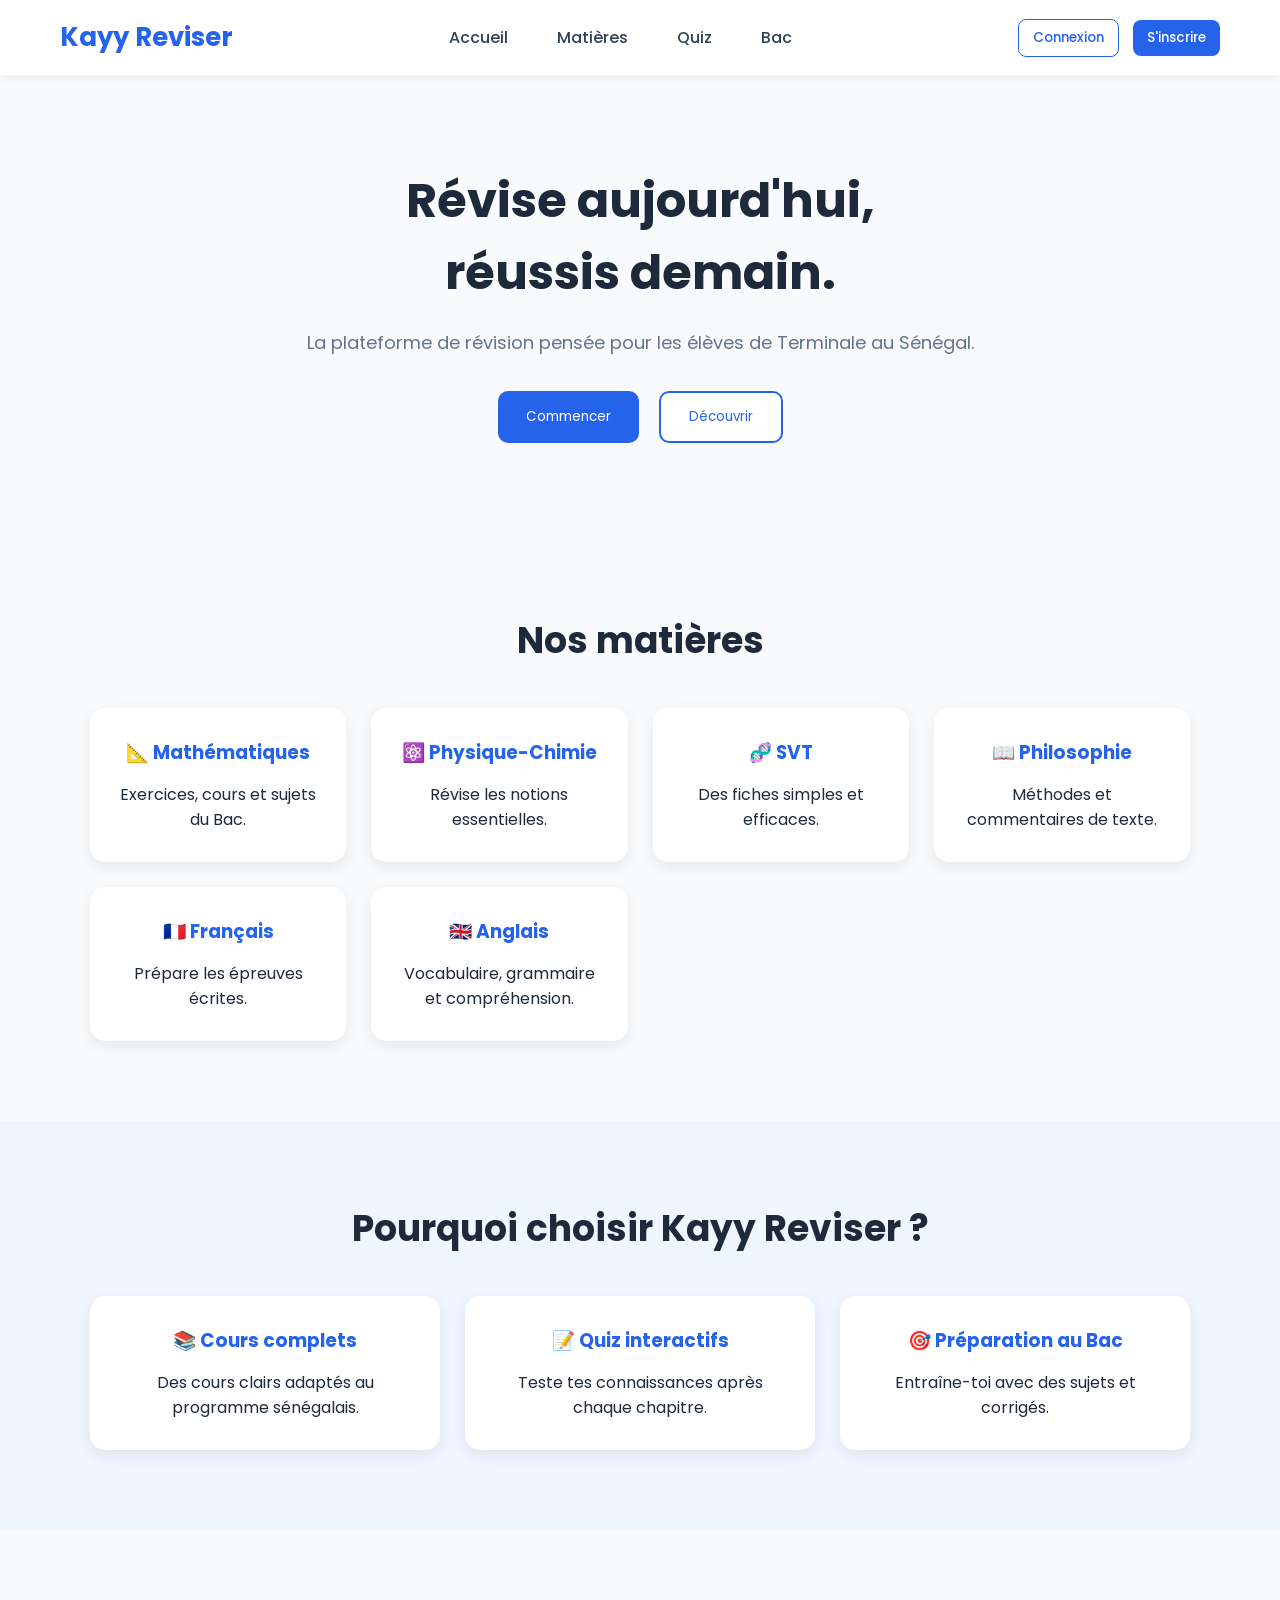
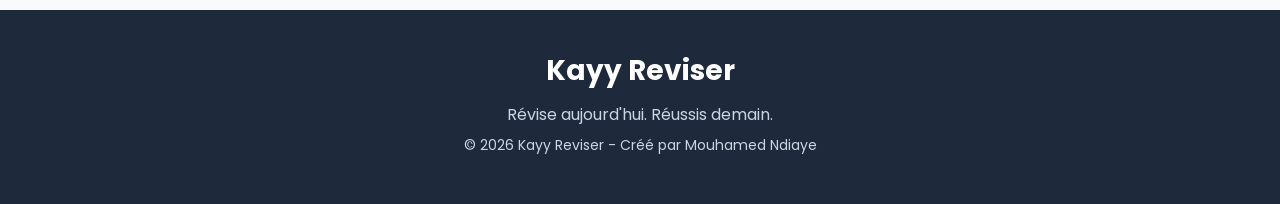
==== index.html @ 750e8b8b "Premier commit de Kayy Reviser" ====
<!DOCTYPE html>
<html lang="fr">

<head>
    <meta charset="UTF-8">
    <meta name="viewport" content="width=device-width, initial-scale=1.0">

    <title>Kayy Reviser</title>

    <link rel="preconnect" href="https://fonts.googleapis.com">
    <link rel="preconnect" href="https://fonts.gstatic.com" crossorigin>

    <link href="https://fonts.googleapis.com/css2?family=Poppins:wght@300;400;500;600;700&display=swap" rel="stylesheet">

    <link rel="stylesheet" href="assets/css/style.css">
</head>

<body>

    <header class="navbar">

        <div class="logo">Kayy Reviser</div>

        <nav>
            <a href="#">Accueil</a>
            <a href="#">Matières</a>
            <a href="#">Quiz</a>
            <a href="#">Bac</a>
        </nav>

        <div class="auth">
            <button class="btn-login">Connexion</button>
            <button class="btn-register">S'inscrire</button>
        </div>

    </header>
    <section class="hero">

    <div class="hero-content">

        <h1>Révise aujourd'hui,<br>réussis demain.</h1>

        <p>
            La plateforme de révision pensée pour les élèves de Terminale au Sénégal.
        </p>

        <div class="hero-buttons">

            <button class="btn-primary">Commencer</button>

            <button class="btn-secondary">Découvrir</button>

        </div>

    </div>

</section>
<section class="subjects">

    <h2>Nos matières</h2>

    <div class="subjects-grid">

        <a href="pages/mathematiques.html" class="card-link">

    <div class="card">

        <h3>📐 Mathématiques</h3>

        <p>Exercices, cours et sujets du Bac.</p>

    </div>

</a>

        <div class="card">
            <h3>⚛️ Physique-Chimie</h3>
            <p>Révise les notions essentielles.</p>
        </div>

        <div class="card">
            <h3>🧬 SVT</h3>
            <p>Des fiches simples et efficaces.</p>
        </div>

        <div class="card">
            <h3>📖 Philosophie</h3>
            <p>Méthodes et commentaires de texte.</p>
        </div>

        <div class="card">
            <h3>🇫🇷 Français</h3>
            <p>Prépare les épreuves écrites.</p>
        </div>

        <div class="card">
            <h3>🇬🇧 Anglais</h3>
            <p>Vocabulaire, grammaire et compréhension.</p>
        </div>

    </div>

</section>
<section class="features">

    <h2>Pourquoi choisir Kayy Reviser ?</h2>

    <div class="features-grid">

        <div class="feature">
            <h3>📚 Cours complets</h3>
            <p>Des cours clairs adaptés au programme sénégalais.</p>
        </div>

        <div class="feature">
            <h3>📝 Quiz interactifs</h3>
            <p>Teste tes connaissances après chaque chapitre.</p>
        </div>

        <div class="feature">
            <h3>🎯 Préparation au Bac</h3>
            <p>Entraîne-toi avec des sujets et corrigés.</p>
        </div>

    </div>

</section>

</body>
<footer class="footer">

    <h3>Kayy Reviser</h3>

    <p>
        Révise aujourd'hui. Réussis demain.
    </p>

    <p class="copyright">
        © 2026 Kayy Reviser - Créé par Mouhamed Ndiaye
    </p>

</footer>

</html>
---- assets/css/style.css ----
/* ===== RESET ===== */

* {
    margin: 0;
    padding: 0;
    box-sizing: border-box;
}

body {
    font-family: 'Poppins', sans-serif;
    background: #F8FAFC;
    color: #1E293B;
}

a {
    text-decoration: none;
    color: inherit;
}

button {
    cursor: pointer;
    border: none;
    font-family: inherit;
}/* ===== CENTRAGE GLOBAL ===== */

body {
    display: flex;
    flex-direction: column;
    align-items: center;
}
/* ===== NAVBAR ===== */

.navbar {
    width: 100%;
    display: flex;
    justify-content: space-between;
    align-items: center;
    padding: 20px 60px;
    background: #ffffff;
    box-shadow: 0 2px 10px rgba(0,0,0,0.05);
    position: sticky;
    top: 0;
}

.logo {
    font-size: 22px;
    font-weight: 700;
    color: #2563EB;
}

nav a {
    margin: 0 12px;
    font-weight: 500;
    color: #1E293B;
}

nav a:hover {
    color: #2563EB;
}

.auth button {
    margin-left: 10px;
    padding: 8px 14px;
    border-radius: 8px;
    font-weight: 500;
}

.btn-login {
    background: transparent;
    border: 1px solid #2563EB;
    color: #2563EB;
}

.btn-register {
    background: #2563EB;
    color: white;
}

/* ===== NAVBAR ===== */

.navbar{
    width:100%;
    background:white;
    padding:18px 60px;

    display:flex;
    justify-content:space-between;
    align-items:center;

    box-shadow:0 2px 12px rgba(0,0,0,.08);
}

.logo{
    color:#2563EB;
    font-size:26px;
    font-weight:700;
}

nav{
    display:flex;
    gap:25px;
}

nav a{

    color:#334155;
    font-weight:500;
    transition:.3s;

}

nav a:hover{

    color:#2563EB;

}
/* ===== HERO ===== */

.hero{
    width:100%;
    text-align:center;
    padding:90px 20px;
}

.hero h1{
    font-size:48px;
    color:#1E293B;
    margin-bottom:20px;
}

.hero p{
    font-size:18px;
    color:#64748B;
    margin-bottom:35px;
}

.hero-buttons{
    display:flex;
    justify-content:center;
    gap:20px;
}

.btn-primary{
    background:#2563EB;
    color:white;
    padding:14px 28px;
    border-radius:10px;
}

.btn-secondary{
    background:white;
    color:#2563EB;
    border:2px solid #2563EB;
    padding:14px 28px;
    border-radius:10px;
}
/* ===== EFFETS DES BOUTONS ===== */

.btn-primary:hover{
    background:#1E40AF;
    transform:translateY(-3px);
    transition:0.3s;
}

.btn-secondary:hover{
    background:#2563EB;
    color:white;
    transform:translateY(-3px);
    transition:0.3s;
}
/* ===== MATIÈRES ===== */

.subjects{
    width:100%;
    padding:80px 40px;
    text-align:center;
}

.subjects h2{
    font-size:36px;
    margin-bottom:40px;
    color:#1E293B;
}

.subjects-grid{
    display:grid;
    grid-template-columns:repeat(auto-fit,minmax(250px,1fr));
    gap:25px;
    max-width:1100px;
    margin:auto;
}

.card{
    background:white;
    padding:30px;
    border-radius:15px;
    box-shadow:0 5px 15px rgba(0,0,0,.08);
    transition:.3s;
}

.card:hover{
    transform:translateY(-8px);
    box-shadow:0 10px 25px rgba(37,99,235,.20);
}

.card h3{
    color:#2563EB;
    margin-bottom:15px;
}
/* ===== POURQUOI KAYY REVISER ===== */

.features{
    width:100%;
    padding:80px 40px;
    background:#EFF6FF;
    text-align:center;
}

.features h2{
    font-size:36px;
    margin-bottom:40px;
    color:#1E293B;
}

.features-grid{
    display:grid;
    grid-template-columns:repeat(auto-fit,minmax(280px,1fr));
    gap:25px;
    max-width:1100px;
    margin:auto;
}

.feature{
    background:white;
    padding:30px;
    border-radius:15px;
    box-shadow:0 5px 15px rgba(0,0,0,.08);
    transition:.3s;
}

.feature:hover{
    transform:translateY(-8px);
}

.feature h3{
    color:#2563EB;
    margin-bottom:15px;
}
/* ===== FOOTER ===== */

.footer{
    width:100%;
    background:#1E293B;
    color:white;
    text-align:center;
    padding:40px 20px;
    margin-top:80px;
}

.footer h3{
    font-size:28px;
    margin-bottom:10px;
}

.footer p{
    color:#CBD5E1;
    margin:8px 0;
}

.copyright{
    margin-top:20px;
    font-size:14px;
}
/* ===== CHAPITRES ===== */

.chapters{
    width:100%;
    padding:80px 40px;
    text-align:center;
}

.chapters h2{
    font-size:36px;
    margin-bottom:40px;
    color:#1E293B;
}
.card-link{
    text-decoration: none;
    color: inherit;
}
/* ===== STATISTIQUES ===== */

.stats{

    display:grid;

    grid-template-columns:repeat(auto-fit,minmax(150px,1fr));
    gap:20px;

    max-width:1100px;

    margin:50px auto;

    padding:0 30px;

}

.stat-card{

    background:white;

    border-radius:15px;

    padding:25px;

    text-align:center;

    box-shadow:0 5px 15px rgba(0,0,0,.08);

    transition:.3s;

}

.stat-card:hover{

    transform:translateY(-6px);

}

.stat-card h3{

    font-size:35px;

    margin-bottom:10px;

}
/* ===========================
   RESPONSIVE
=========================== */

@media (max-width:768px){

    .navbar{
        flex-direction:column;
        gap:15px;
        padding:20px;
    }

    .navbar nav{
        display:flex;
        flex-wrap:wrap;
        justify-content:center;
        gap:15px;
    }

    .hero h1{
        font-size:36px;
    }

    .hero p{
        font-size:16px;
    }

    .subjects,
    .features,
    .chapters{
        padding:60px 20px;
    }
    .stats{
    grid-template-columns:1fr 1fr;
    padding:0 20px;
    body{
    overflow-x:hidden;
}

}

}
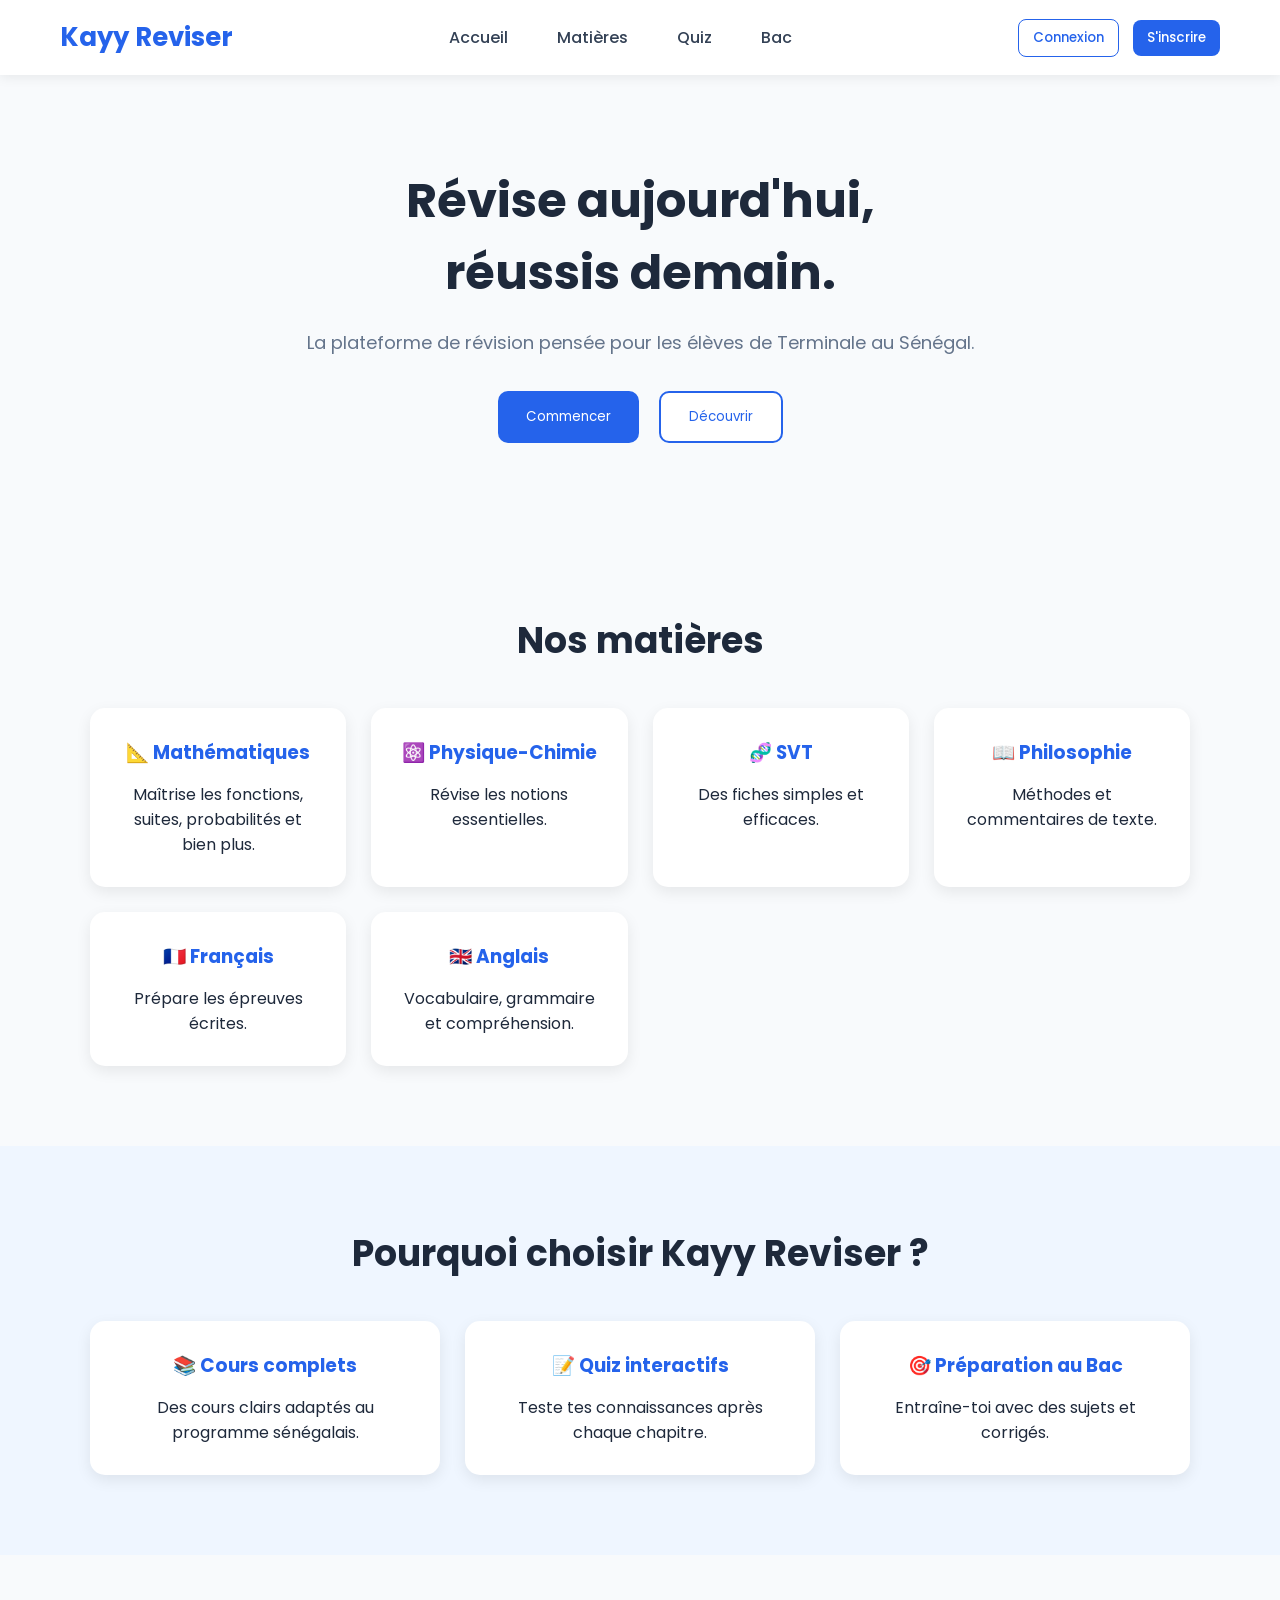
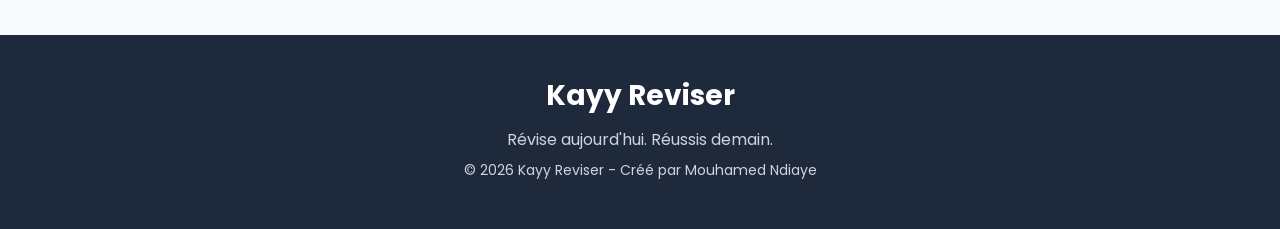
==== commit 3fd982ff: "Ajout de la page Physique-Chimie V1" ====
--- a/index.html
+++ b/index.html
@@ -61,22 +61,15 @@
 
     <div class="subjects-grid">
 
-        <a href="pages/mathematiques.html" class="card-link">
+        <a href="pages/mathematiques.html" class="card">
+            <h3>📐 Mathématiques</h3>
+            <p>Maîtrise les fonctions, suites, probabilités et bien plus.</p>
+        </a>
 
-    <div class="card">
-
-        <h3>📐 Mathématiques</h3>
-
-        <p>Exercices, cours et sujets du Bac.</p>
-
-    </div>
-
-</a>
-
-        <div class="card">
+        <a href="pages/physique-chimie.html" class="card">
             <h3>⚛️ Physique-Chimie</h3>
             <p>Révise les notions essentielles.</p>
-        </div>
+        </a>
 
         <div class="card">
             <h3>🧬 SVT</h3>
@@ -99,6 +92,8 @@
         </div>
 
     </div>
+
+</section>
 
 </section>
 <section class="features">
--- a/assets/css/style.css
+++ b/assets/css/style.css
@@ -95,6 +95,31 @@
     font-size:26px;
     font-weight:700;
 }
+.nav-links{
+    list-style:none;
+    display:flex;
+    gap:25px;
+    align-items:center;
+}
+
+.nav-links li{
+    list-style:none;
+}
+
+.nav-links a{
+    color:#334155;
+    font-weight:500;
+    transition:.3s;
+}
+
+.nav-links a:hover{
+    color:#2563EB;
+}
+
+.nav-links .active{
+    color:#2563EB;
+    font-weight:700;
+}
 
 nav{
     display:flex;
@@ -191,11 +216,14 @@
 }
 
 .card{
+    display:block;
     background:white;
     padding:30px;
     border-radius:15px;
     box-shadow:0 5px 15px rgba(0,0,0,.08);
     transition:.3s;
+    text-decoration:none;
+    color:inherit;
 }
 
 .card:hover{
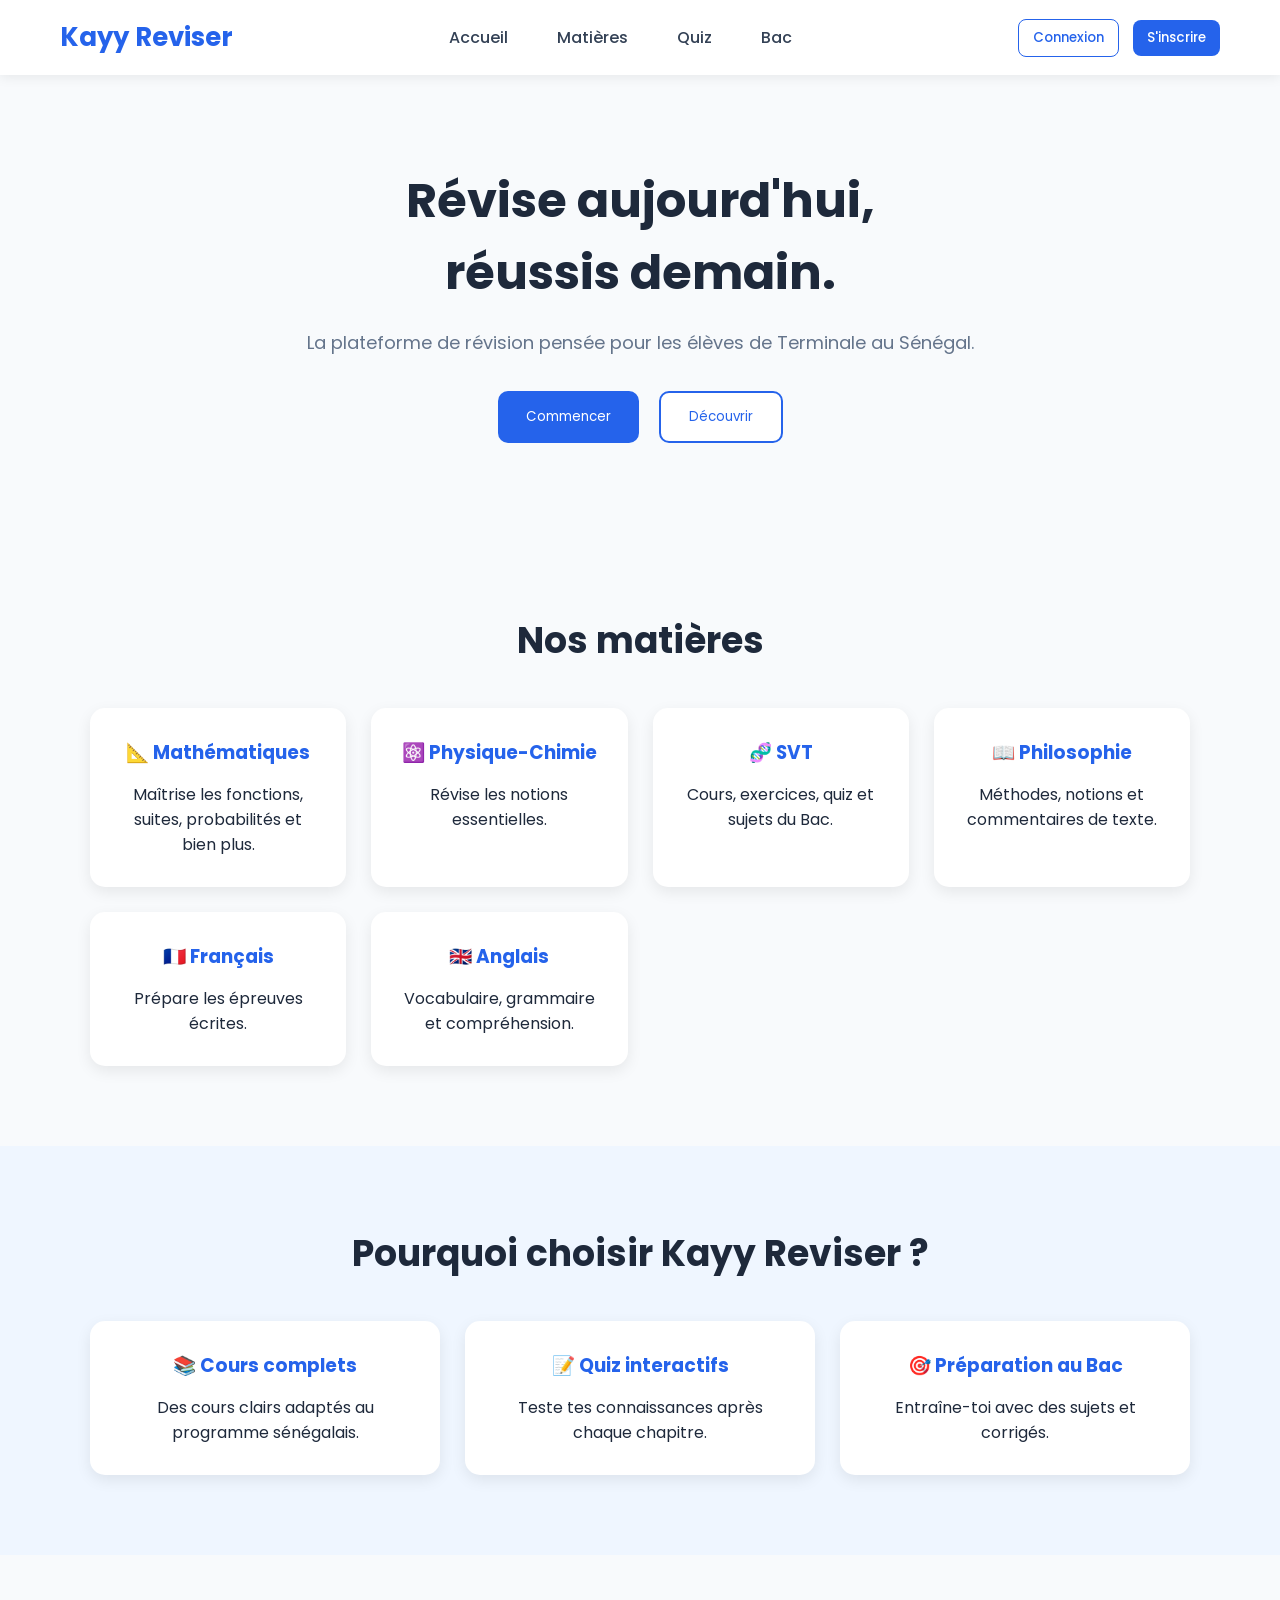
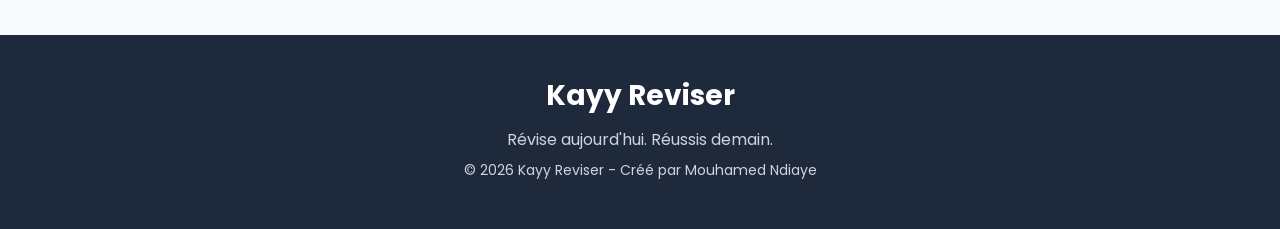
==== commit 4f47fecf: "Ajout de la page Philosophie" ====
--- a/index.html
+++ b/index.html
@@ -71,16 +71,14 @@
             <p>Révise les notions essentielles.</p>
         </a>
 
-        <div class="card">
-            <h3>🧬 SVT</h3>
-            <p>Des fiches simples et efficaces.</p>
-        </div>
-
-        <div class="card">
-            <h3>📖 Philosophie</h3>
-            <p>Méthodes et commentaires de texte.</p>
-        </div>
-
+        <a href="pages/svt.html" class="card">
+    <h3>🧬 SVT</h3>
+    <p>Cours, exercices, quiz et sujets du Bac.</p>
+</a>
+        <a href="pages/philosophie.html" class="card">
+    <h3>📖 Philosophie</h3>
+    <p>Méthodes, notions et commentaires de texte.</p>
+</a>
         <div class="card">
             <h3>🇫🇷 Français</h3>
             <p>Prépare les épreuves écrites.</p>
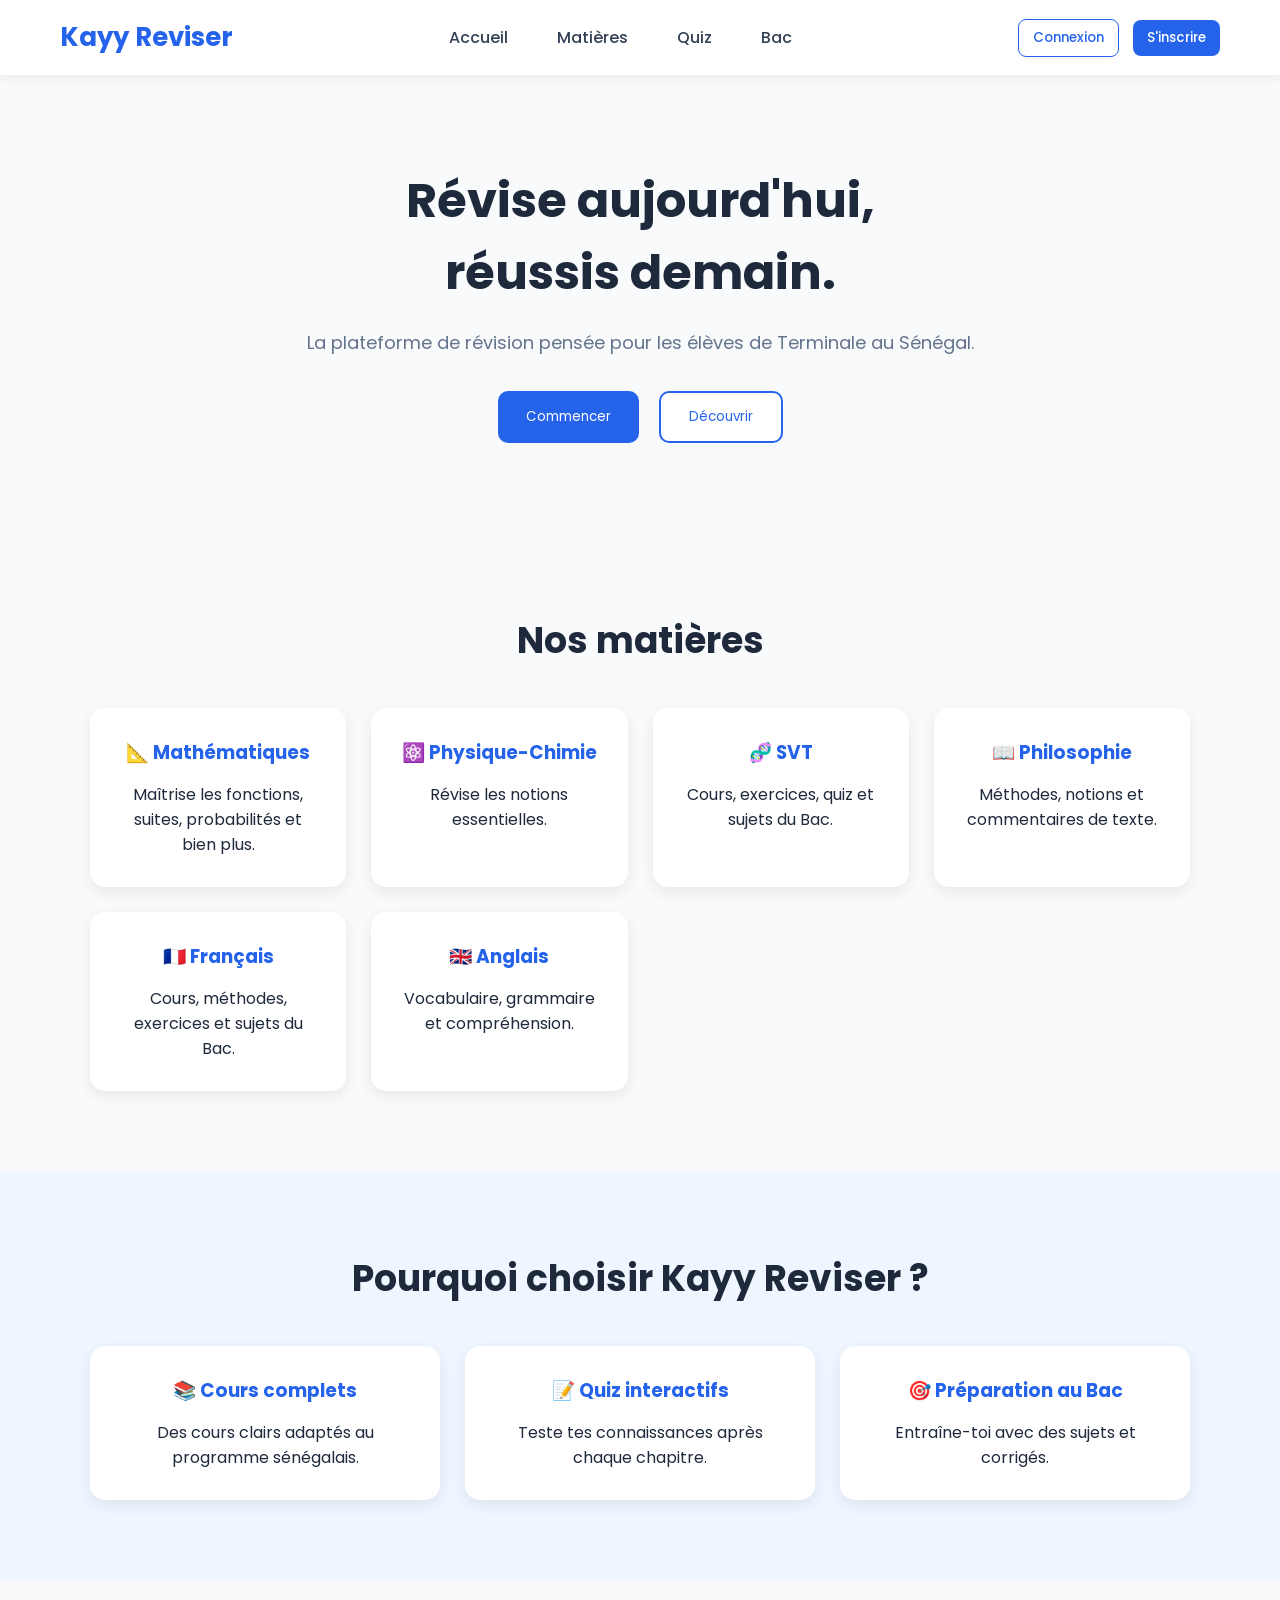
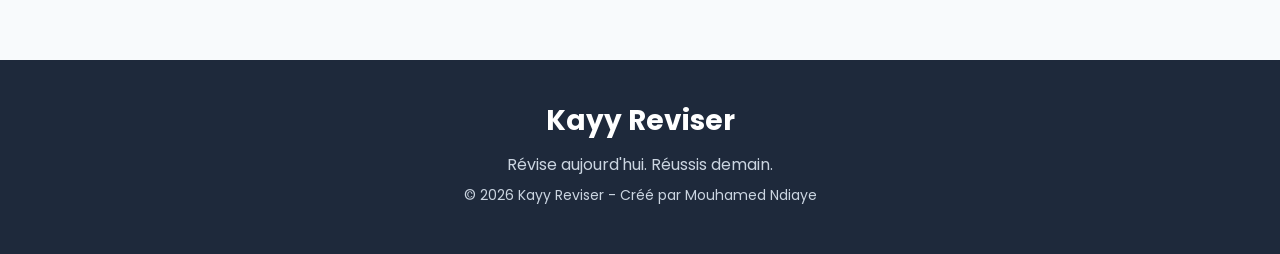
==== commit 4a361613: "ajout de la page Francais" ====
--- a/index.html
+++ b/index.html
@@ -79,10 +79,10 @@
     <h3>📖 Philosophie</h3>
     <p>Méthodes, notions et commentaires de texte.</p>
 </a>
-        <div class="card">
-            <h3>🇫🇷 Français</h3>
-            <p>Prépare les épreuves écrites.</p>
-        </div>
+       <a href="pages/francais.html" class="card">
+    <h3>🇫🇷 Français</h3>
+    <p>Cours, méthodes, exercices et sujets du Bac.</p>
+</a>
 
         <div class="card">
             <h3>🇬🇧 Anglais</h3>
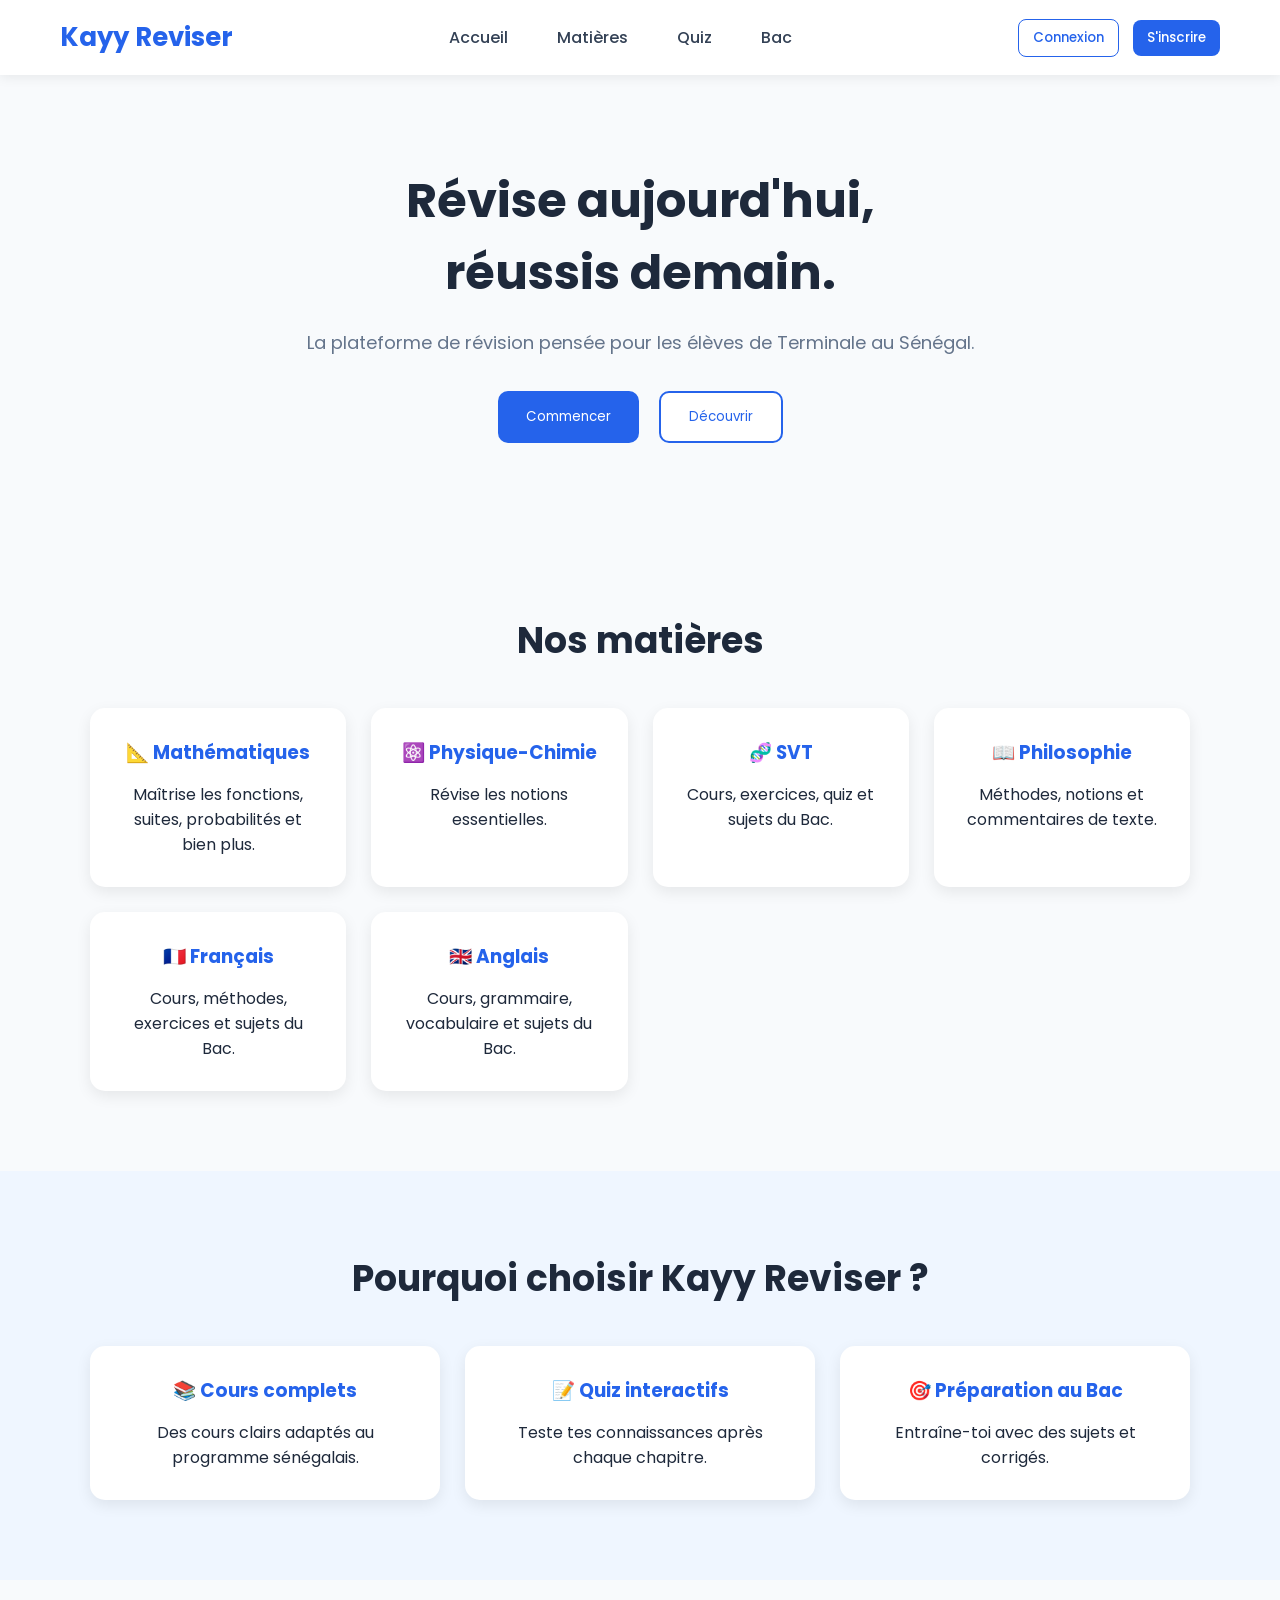
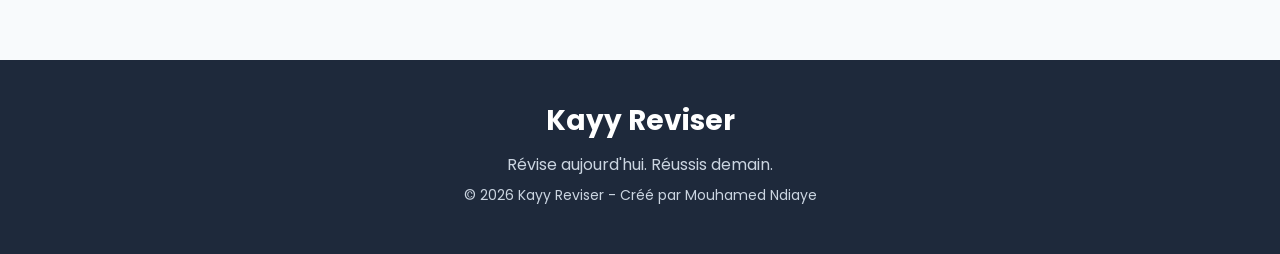
==== commit bd50204b: "ajout de la page Anglais" ====
--- a/index.html
+++ b/index.html
@@ -84,10 +84,10 @@
     <p>Cours, méthodes, exercices et sujets du Bac.</p>
 </a>
 
-        <div class="card">
-            <h3>🇬🇧 Anglais</h3>
-            <p>Vocabulaire, grammaire et compréhension.</p>
-        </div>
+       <a href="pages/anglais.html" class="card">
+    <h3>🇬🇧 Anglais</h3>
+    <p>Cours, grammaire, vocabulaire et sujets du Bac.</p>
+</a>
 
     </div>
 
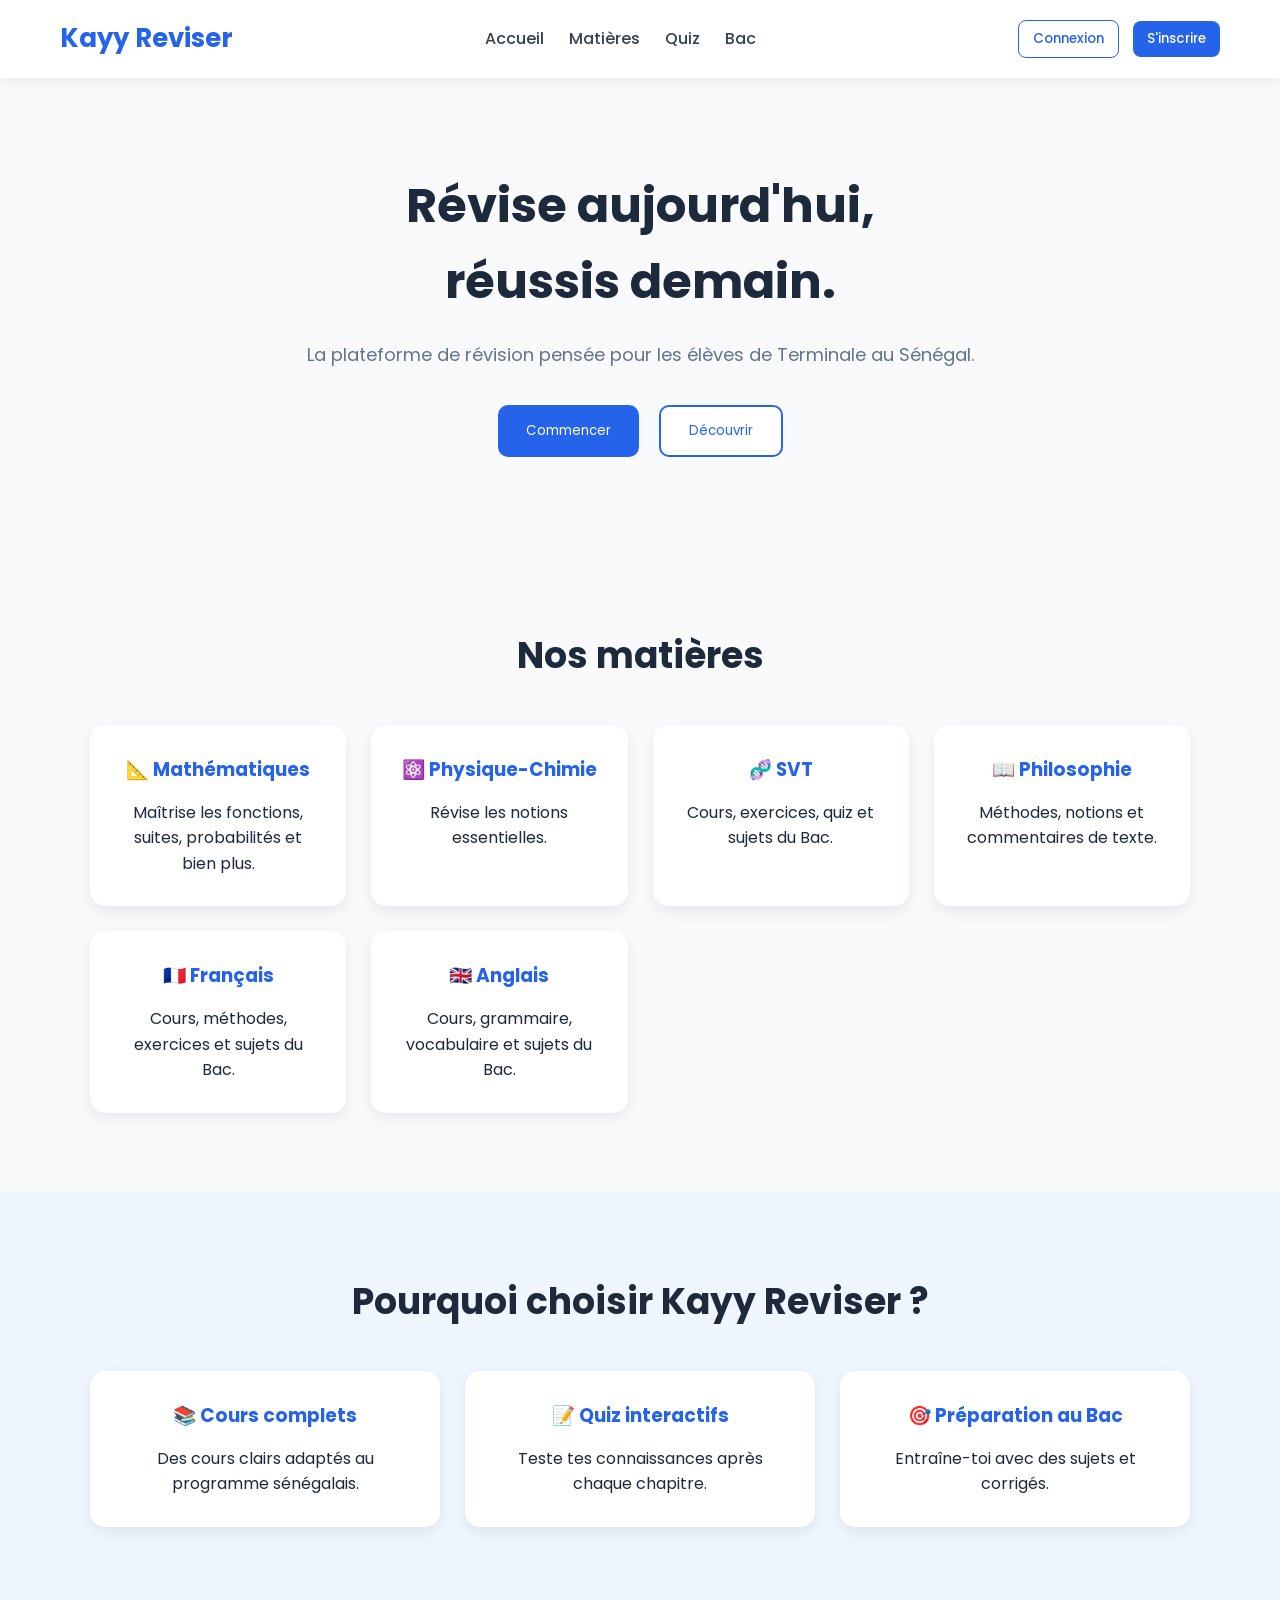
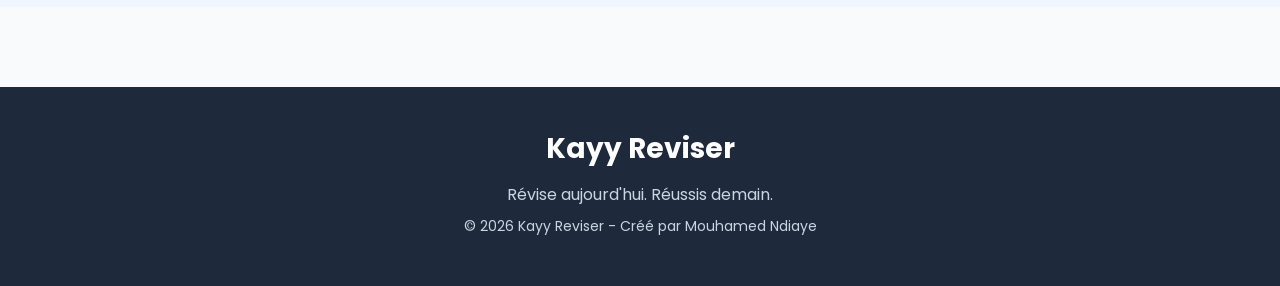
==== commit cb0e49f1: "Ajout du moteur de quiz et de le barre de progression" ====
--- a/index.html
+++ b/index.html
@@ -24,7 +24,7 @@
         <nav>
             <a href="#">Accueil</a>
             <a href="#">Matières</a>
-            <a href="#">Quiz</a>
+            <a href="pages/quiz.html">Quiz</a>
             <a href="#">Bac</a>
         </nav>
 
@@ -61,7 +61,7 @@
 
     <div class="subjects-grid">
 
-        <a href="pages/mathematiques.html" class="card">
+        <a href="../quiz/mathematiques.html" class="card">
             <h3>📐 Mathématiques</h3>
             <p>Maîtrise les fonctions, suites, probabilités et bien plus.</p>
         </a>
@@ -118,6 +118,8 @@
     </div>
 
 </section>
+<button id="backToTop" class="back-to-top">↑</button>
+<script src="assets/js/script.js"></script>
 
 </body>
 <footer class="footer">
--- a/assets/css/style.css
+++ b/assets/css/style.css
@@ -10,6 +10,10 @@
     font-family: 'Poppins', sans-serif;
     background: #F8FAFC;
     color: #1E293B;
+    display: flex;
+    flex-direction: column;
+    align-items: center;
+    line-height: 1.6;
 }
 
 a {
@@ -21,42 +25,14 @@
     cursor: pointer;
     border: none;
     font-family: inherit;
-}/* ===== CENTRAGE GLOBAL ===== */
-
-body {
-    display: flex;
-    flex-direction: column;
-    align-items: center;
 }
 /* ===== NAVBAR ===== */
 
-.navbar {
-    width: 100%;
-    display: flex;
-    justify-content: space-between;
-    align-items: center;
-    padding: 20px 60px;
-    background: #ffffff;
-    box-shadow: 0 2px 10px rgba(0,0,0,0.05);
-    position: sticky;
-    top: 0;
-}
-
-.logo {
-    font-size: 22px;
-    font-weight: 700;
-    color: #2563EB;
-}
-
-nav a {
-    margin: 0 12px;
-    font-weight: 500;
-    color: #1E293B;
-}
-
-nav a:hover {
-    color: #2563EB;
-}
+
+
+
+
+
 
 .auth button {
     margin-left: 10px;
@@ -88,6 +64,9 @@
     align-items:center;
 
     box-shadow:0 2px 12px rgba(0,0,0,.08);
+    position:sticky;
+    top:0;
+    z-index:100;
 }
 
 .logo{
@@ -365,8 +344,11 @@
 /* ===========================
    RESPONSIVE
 =========================== */
-
 @media (max-width:768px){
+
+    body{
+        overflow-x:hidden;
+    }
 
     .navbar{
         flex-direction:column;
@@ -374,8 +356,7 @@
         padding:20px;
     }
 
-    .navbar nav{
-        display:flex;
+    .nav-links{
         flex-wrap:wrap;
         justify-content:center;
         gap:15px;
@@ -394,13 +375,61 @@
     .chapters{
         padding:60px 20px;
     }
+
     .stats{
-    grid-template-columns:1fr 1fr;
-    padding:0 20px;
-    body{
-    overflow-x:hidden;
-}
-
-}
+        grid-template-columns:1fr 1fr;
+        padding:0 20px;
+    }
+
+}
+/* ===== BOUTON RETOUR EN HAUT ===== */
+
+.back-to-top{
+    position:fixed;
+    bottom:25px;
+    right:25px;
+    width:50px;
+    height:50px;
+    border:none;
+    border-radius:50%;
+    background:#2563EB;
+    color:white;
+    font-size:22px;
+    cursor:pointer;
+    display:none;
+    box-shadow:0 5px 15px rgba(0,0,0,.2);
+    transition:.3s;
+}
+
+.back-to-top:hover{
+    background:#1E40AF;
+}
+/* ===== BARRE DE PROGRESSION ===== */
+
+.progress-bar{
+
+    width:100%;
+    max-width:700px;
+    height:12px;
+
+    background:#E2E8F0;
+
+    border-radius:20px;
+
+    margin:15px auto 35px;
+
+    overflow:hidden;
+
+}
+
+#progress-fill{
+
+    width:0%;
+
+    height:100%;
+
+    background:#2563EB;
+
+    transition:width .4s ease;
 
 }
